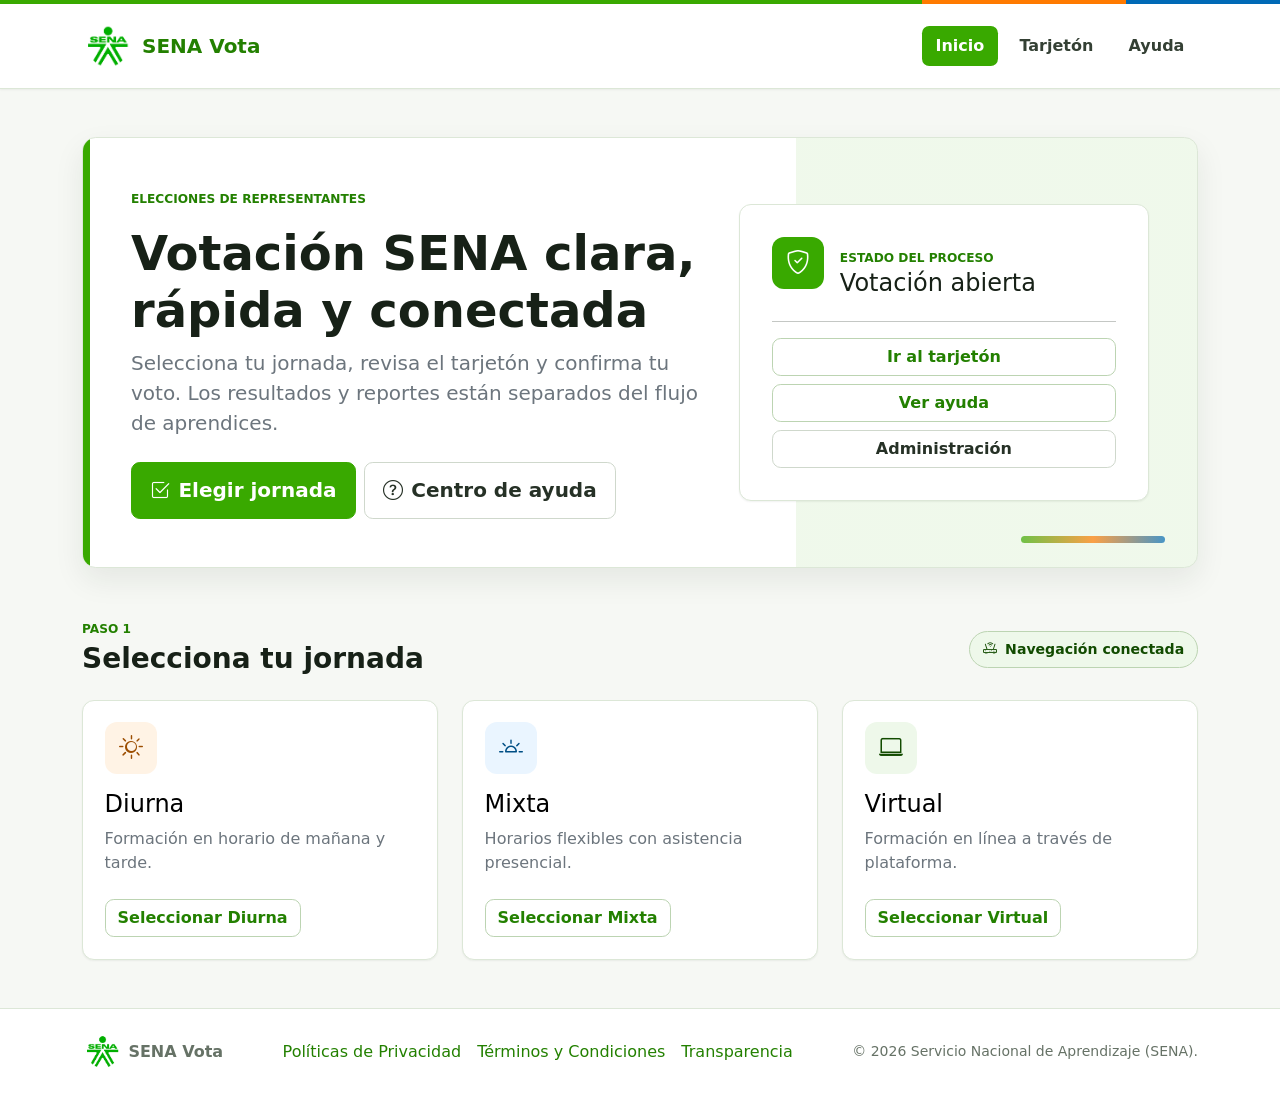
==== index.html @ c1bdddf1 "first commit" ====
﻿<!doctype html>
<html lang="es">
  <head>
    <meta charset="utf-8">
    <meta name="viewport" content="width=device-width, initial-scale=1">
    <title>SENA Vota - Inicio</title>
    <link href="https://cdn.jsdelivr.net/npm/bootstrap@5.3.3/dist/css/bootstrap.min.css" rel="stylesheet">
    <link href="https://cdn.jsdelivr.net/npm/bootstrap-icons@1.11.3/font/bootstrap-icons.css" rel="stylesheet">
    <link href="css/styles.css" rel="stylesheet">
  </head>
  <body>
    <div class="brand-strip"></div>
    <nav class="navbar navbar-expand-lg bg-white sticky-top">
      <div class="container">
        <a class="navbar-brand fw-bold text-sena" href="index.html">
          <img class="sena-logo" src="assets/logo-sena.png" alt="Logo SENA">
          <span>SENA Vota</span>
        </a>
        <button class="navbar-toggler" type="button" data-bs-toggle="collapse" data-bs-target="#mainNav" aria-controls="mainNav" aria-expanded="false" aria-label="Abrir menu">
          <span class="navbar-toggler-icon"></span>
        </button>
        <div class="collapse navbar-collapse" id="mainNav">
          <ul class="navbar-nav ms-auto align-items-lg-center gap-lg-2">
            <li class="nav-item"><a data-nav class="nav-link" href="index.html">Inicio</a></li>
            <li class="nav-item"><a data-nav class="nav-link" href="votar.html">Tarjetón</a></li>
            <li class="nav-item"><a data-nav class="nav-link" href="ayuda.html">Ayuda</a></li>
          </ul>
        </div>
      </div>
    </nav>

    <main class="container py-5">
      <section class="hero-band">
        <div class="row align-items-center g-4">
          <div class="col-lg-7">
            <p class="eyebrow">Elecciones de representantes</p>
            <h1 class="display-5 fw-bold">Votación SENA clara, rápida y conectada</h1>
            <p class="lead text-secondary">Selecciona tu jornada, revisa el tarjetón y confirma tu voto. Los resultados y reportes están separados del flujo de aprendices.</p>
            <div class="d-flex flex-wrap gap-2 mt-4">
              <a class="btn btn-success btn-lg" href="#jornadas"><i class="bi bi-check2-square me-2"></i>Elegir jornada</a>
              <a class="btn btn-outline-dark btn-lg" href="ayuda.html"><i class="bi bi-question-circle me-2"></i>Centro de ayuda</a>
            </div>
          </div>
          <div class="col-lg-5">
            <div class="panel">
              <div class="d-flex align-items-center gap-3">
                <span class="feature-icon"><i class="bi bi-shield-check"></i></span>
                <div>
                  <span class="eyebrow">Estado del proceso</span>
                  <h2 class="h4 mb-0">Votación abierta</h2>
                </div>
              </div>
              <hr>
              <div class="d-grid gap-2">
                <a class="btn btn-outline-success" href="votar.html">Ir al tarjetón</a>
                <a class="btn btn-outline-success" href="ayuda.html">Ver ayuda</a>
                <a class="btn btn-outline-dark" href="admin.html">Administración</a>
              </div>
            </div>
          </div>
        </div>
      </section>

      <section id="jornadas" class="section-anchor mt-5">
        <div class="d-flex flex-column flex-md-row justify-content-between gap-3 mb-3">
          <div>
            <p class="eyebrow mb-1">Paso 1</p>
            <h2 class="h3 fw-bold">Selecciona tu jornada</h2>
          </div>
          <span class="status-pill align-self-md-center"><i class="bi bi-router"></i>Navegación conectada</span>
        </div>

        <div class="row g-4" aria-label="Seleccion de jornada">
          <div class="col-md-4">
            <button class="journey-card" data-journey="Diurna">
              <span class="journey-icon journey-sun"><i class="bi bi-sun"></i></span>
              <span class="h4 d-block">Diurna</span>
              <span class="text-secondary d-block">Formación en horario de mañana y tarde.</span>
              <span class="btn btn-outline-success mt-4">Seleccionar Diurna</span>
            </button>
          </div>
          <div class="col-md-4">
            <button class="journey-card" data-journey="Mixta">
              <span class="journey-icon journey-mixed"><i class="bi bi-brightness-alt-high"></i></span>
              <span class="h4 d-block">Mixta</span>
              <span class="text-secondary d-block">Horarios flexibles con asistencia presencial.</span>
              <span class="btn btn-outline-success mt-4">Seleccionar Mixta</span>
            </button>
          </div>
          <div class="col-md-4">
            <button class="journey-card" data-journey="Virtual">
              <span class="journey-icon journey-virtual"><i class="bi bi-laptop"></i></span>
              <span class="h4 d-block">Virtual</span>
              <span class="text-secondary d-block">Formación en línea a través de plataforma.</span>
              <span class="btn btn-outline-success mt-4">Seleccionar Virtual</span>
            </button>
          </div>
        </div>

        <div id="selectedJourneyBox" class="panel mt-4 d-none">
          <div class="d-flex flex-column flex-md-row align-items-md-center justify-content-between gap-3">
            <div>
              <span class="eyebrow">Jornada seleccionada</span>
              <h3 class="h4 mb-0" id="selectedJourneyName">Diurna</h3>
            </div>
            <a id="continueBtn" class="btn btn-success btn-lg disabled" aria-disabled="true" href="votar.html">
              Continuar al tarjetón <i class="bi bi-arrow-right ms-2"></i>
            </a>
          </div>
        </div>
      </section>
    </main>

    <footer class="site-footer">
      <div class="container d-flex flex-column flex-lg-row justify-content-between align-items-center gap-3">
        <span class="d-inline-flex align-items-center gap-2"><img class="sena-logo" src="assets/logo-sena.png" alt=""> <strong>SENA Vota</strong></span>
        <nav class="d-flex flex-wrap justify-content-center gap-3">
          <a href="privacidad.html">Políticas de Privacidad</a>
          <a href="terminos.html">Términos y Condiciones</a>
          <a href="transparencia.html">Transparencia</a>
        </nav>
        <small>© 2026 Servicio Nacional de Aprendizaje (SENA).</small>
      </div>
    </footer>

    <script src="https://cdn.jsdelivr.net/npm/bootstrap@5.3.3/dist/js/bootstrap.bundle.min.js"></script>
    <script src="js/app.js"></script>
  </body>
</html>
---- css/styles.css ----
:root {
  --sena-green: #39a900;
  --sena-green-700: #238000;
  --sena-green-900: #124b00;
  --sena-orange: #ff7a00;
  --sena-blue: #006ab6;
  --ink: #172117;
  --muted: #667266;
  --bg: #f6f8f4;
  --panel: #ffffff;
  --line: #dce7d7;
  --line-strong: #bcd4b2;
  --soft-green: #eef8ea;
  --soft-orange: #fff3e5;
  --soft-blue: #eaf5ff;
  --shadow-sm: 0 1px 2px rgba(23, 33, 23, .06);
  --shadow-md: 0 12px 30px rgba(23, 33, 23, .08);
}

* {
  letter-spacing: 0;
}

body {
  min-height: 100vh;
  display: flex;
  flex-direction: column;
  color: var(--ink);
  background: var(--bg);
  font-family: system-ui, -apple-system, BlinkMacSystemFont, "Segoe UI", sans-serif;
}

main {
  flex: 1;
}

a {
  color: var(--sena-green-700);
  text-decoration: none;
}

a:hover {
  color: var(--sena-green-900);
}

.brand-strip {
  height: .28rem;
  background: linear-gradient(90deg, var(--sena-green) 0 72%, var(--sena-orange) 72% 88%, var(--sena-blue) 88% 100%);
}

.navbar {
  border-bottom: 1px solid var(--line);
  box-shadow: var(--shadow-sm);
}

.navbar .container {
  min-height: 4.25rem;
}

.navbar-brand {
  display: inline-flex;
  align-items: center;
  gap: .75rem;
}

.sena-logo {
  width: 3rem;
  height: 3rem;
  object-fit: contain;
}

.navbar-brand .sena-logo + span,
.site-footer .sena-logo + strong {
  display: inline;
}

.nav-link {
  color: #344034;
  border-radius: .45rem;
  font-weight: 650;
  padding-inline: .85rem !important;
}

.nav-link:hover {
  color: var(--sena-green-900);
  background: var(--soft-green);
}

.nav-link.active {
  color: #fff !important;
  background: var(--sena-green);
  border-bottom: 0;
}

.text-sena {
  color: var(--sena-green-700) !important;
}

.btn {
  border-radius: .55rem;
  font-weight: 700;
}

.btn-lg {
  padding: .78rem 1.15rem;
}

.btn-success {
  --bs-btn-bg: var(--sena-green);
  --bs-btn-border-color: var(--sena-green);
  --bs-btn-hover-bg: var(--sena-green-700);
  --bs-btn-hover-border-color: var(--sena-green-700);
  --bs-btn-active-bg: var(--sena-green-900);
  --bs-btn-active-border-color: var(--sena-green-900);
}

.btn-outline-success {
  --bs-btn-color: var(--sena-green-700);
  --bs-btn-border-color: var(--line-strong);
  --bs-btn-hover-bg: var(--sena-green);
  --bs-btn-hover-border-color: var(--sena-green);
  --bs-btn-hover-color: #fff;
}

.btn-outline-dark {
  --bs-btn-color: #263126;
  --bs-btn-border-color: #cfd8cc;
  --bs-btn-hover-bg: #263126;
  --bs-btn-hover-border-color: #263126;
}

.btn-icon {
  display: inline-flex;
  align-items: center;
  gap: .45rem;
}

.hero-band {
  position: relative;
  overflow: hidden;
  border: 1px solid var(--line);
  border-radius: .85rem;
  background:
    linear-gradient(90deg, #fff 0 64%, rgba(57, 169, 0, .08) 64%),
    var(--panel);
  box-shadow: var(--shadow-md);
  padding: clamp(1.5rem, 4vw, 3rem);
}

.hero-band::before {
  content: "";
  position: absolute;
  inset: 0 auto 0 0;
  width: .45rem;
  background: var(--sena-green);
}

.hero-band::after {
  content: "";
  position: absolute;
  right: 2rem;
  bottom: 1.5rem;
  width: 9rem;
  height: .45rem;
  border-radius: 999px;
  background: linear-gradient(90deg, var(--sena-green), var(--sena-orange), var(--sena-blue));
  opacity: .7;
}

.page-intro {
  max-width: 820px;
}

.eyebrow {
  display: inline-block;
  color: var(--sena-green-700);
  font-size: .76rem;
  font-weight: 800;
  text-transform: uppercase;
}

.panel,
.metric-card,
.journey-card,
.candidate-card,
.info-tile {
  border: 1px solid var(--line);
  border-radius: .75rem;
  background: var(--panel);
  box-shadow: var(--shadow-sm);
}

.panel,
.metric-card {
  padding: clamp(1.2rem, 3vw, 2rem);
}

.journey-card,
.candidate-card,
.info-tile {
  width: 100%;
  height: 100%;
  padding: 1.35rem;
  text-align: left;
  transition: border-color .18s ease, box-shadow .18s ease, transform .18s ease;
}

.journey-card:hover,
.journey-card.selected,
.candidate-card:hover,
.candidate-card.selected,
.info-tile:hover {
  border-color: var(--sena-green);
  box-shadow: var(--shadow-md);
  transform: translateY(-2px);
}

.journey-card.selected,
.candidate-card.selected {
  outline: 3px solid rgba(57, 169, 0, .18);
}

.journey-card.selected .btn,
.candidate-card.selected .select-candidate {
  color: #fff;
  background: var(--sena-green);
  border-color: var(--sena-green);
}

.journey-icon,
.feature-icon {
  width: 3.25rem;
  height: 3.25rem;
  display: inline-grid;
  place-items: center;
  margin-bottom: 1rem;
  border-radius: .75rem;
  color: var(--sena-green-900);
  background: var(--soft-green);
  font-size: 1.5rem;
}

.journey-sun {
  color: #9b4d00;
  background: var(--soft-orange);
}

.journey-mixed {
  color: #004f85;
  background: var(--soft-blue);
}

.journey-virtual {
  color: var(--sena-green-900);
  background: var(--soft-green);
}

.feature-icon {
  color: #fff;
  background: var(--sena-green);
}

.status-pill,
.live-pill {
  display: inline-flex;
  align-items: center;
  gap: .5rem;
  padding: .45rem .8rem;
  border: 1px solid var(--line-strong);
  border-radius: 999px;
  color: var(--sena-green-900);
  background: var(--soft-green);
  font-size: .88rem;
  font-weight: 750;
}

.live-pill i {
  color: var(--sena-green);
  font-size: .55rem;
}

.stepper {
  max-width: 760px;
  display: grid;
  grid-template-columns: repeat(4, 1fr);
  gap: .6rem;
  padding: 0;
  list-style: none;
}

.stepper li {
  display: flex;
  flex-direction: column;
  align-items: center;
  gap: .45rem;
  color: var(--muted);
  font-size: .82rem;
  text-align: center;
}

.stepper span {
  width: 2.15rem;
  height: 2.15rem;
  display: inline-grid;
  place-items: center;
  border: 2px solid var(--line);
  border-radius: 50%;
  background: #fff;
  font-weight: 800;
}

.stepper .done span,
.stepper .active span {
  color: #fff;
  border-color: var(--sena-green);
  background: var(--sena-green);
}

.candidate-card {
  display: flex;
  flex-direction: column;
  gap: 1rem;
}

.candidate-photo,
.candidate-placeholder,
.avatar {
  width: 4.6rem;
  height: 4.6rem;
  border: 2px solid #fff;
  border-radius: 50%;
  object-fit: cover;
  background: #e7f3df;
  box-shadow: 0 0 0 1px var(--line);
  display: inline-grid;
  place-items: center;
  color: var(--sena-green-700);
  font-weight: 800;
}

.candidate-card .d-grid {
  margin-top: auto;
}

.admin-candidate-item {
  display: flex;
  align-items: center;
  gap: .85rem;
  width: 100%;
  padding: .85rem;
  border: 1px solid var(--line);
  border-radius: .65rem;
  color: var(--ink);
  background: #fff;
  text-align: left;
  transition: border-color .18s ease, background .18s ease;
}

.admin-candidate-item:hover,
.admin-candidate-item.active {
  border-color: var(--sena-green);
  background: var(--soft-green);
}

.admin-candidate-item small {
  color: var(--muted);
}

.candidate-photo-preview {
  width: 5.5rem;
  height: 5.5rem;
  border: 2px solid #fff;
  border-radius: 50%;
  object-fit: cover;
  background: var(--soft-green);
  box-shadow: 0 0 0 1px var(--line);
}

.candidate-photo-preview[src=""] {
  display: none;
}

.metric-card {
  display: flex;
  flex-direction: column;
  align-items: center;
  justify-content: center;
  text-align: center;
}

.metric-number {
  color: var(--sena-green-700);
  font-size: clamp(2.5rem, 8vw, 4.5rem);
  line-height: 1;
  margin: .85rem 0;
}

.progress {
  height: .75rem;
  background: #e8efe5;
}

.progress-bar {
  background: var(--sena-green);
}

.progress-bar.alt {
  background: var(--sena-orange);
}

.progress-bar.blue {
  background: var(--sena-blue);
}

.donut-chart {
  width: min(14rem, 70vw);
  aspect-ratio: 1;
  display: grid;
  place-items: center;
  border: 1px solid var(--line);
  border-radius: 50%;
  background: radial-gradient(circle at center, #fff 0 38%, transparent 39%), conic-gradient(var(--sena-green) 0 55%, var(--sena-orange) 55% 85%, var(--sena-blue) 85% 100%);
  color: var(--sena-green-700);
  font-size: 2.2rem;
}

.table {
  --bs-table-hover-bg: var(--soft-green);
}

.table thead th {
  color: #344034;
  font-size: .84rem;
  text-transform: uppercase;
}

.report-table th,
.report-table td {
  padding: .7rem .9rem;
}

.report-number {
  width: 4rem;
  color: var(--sena-green-700);
  font-weight: 800;
}

.report-candidate {
  display: flex;
  flex-direction: column;
  gap: .15rem;
}

.report-candidate strong {
  line-height: 1.15;
}

.report-candidate small {
  color: var(--muted);
  font-size: .82rem;
  line-height: 1.25;
}

.report-votes {
  display: inline-flex;
  align-items: center;
  justify-content: center;
  min-width: 3rem;
  padding: .25rem .55rem;
  border-radius: .45rem;
  color: var(--sena-green-900);
  background: var(--soft-green);
  font-weight: 800;
}

.section-anchor {
  scroll-margin-top: 6rem;
}

.site-footer {
  margin-top: auto;
  padding: 1.5rem 0;
  border-top: 1px solid var(--line);
  background: #fff;
  color: var(--muted);
}

.site-footer .sena-logo {
  width: 2.4rem;
  height: 2.4rem;
}

.print-only {
  display: none;
}

@media (max-width: 991.98px) {
  .navbar-nav {
    padding-top: 1rem;
  }

  .nav-link.active {
    color: var(--sena-green-900) !important;
    background: var(--soft-green);
  }

  .hero-band {
    background: #fff;
  }

  .hero-band::after {
    display: none;
  }
}

@media (max-width: 575.98px) {
  .panel,
  .metric-card,
  .journey-card,
  .candidate-card {
    padding: 1rem;
  }

  .sena-logo {
    width: 2.6rem;
    height: 2.6rem;
  }

  .stepper small {
    display: none;
  }
}

@media print {
  .navbar,
  .site-footer,
  .no-print,
  .brand-strip {
    display: none !important;
  }

  .print-only {
    display: block;
  }

  body {
    background: #fff;
  }
}
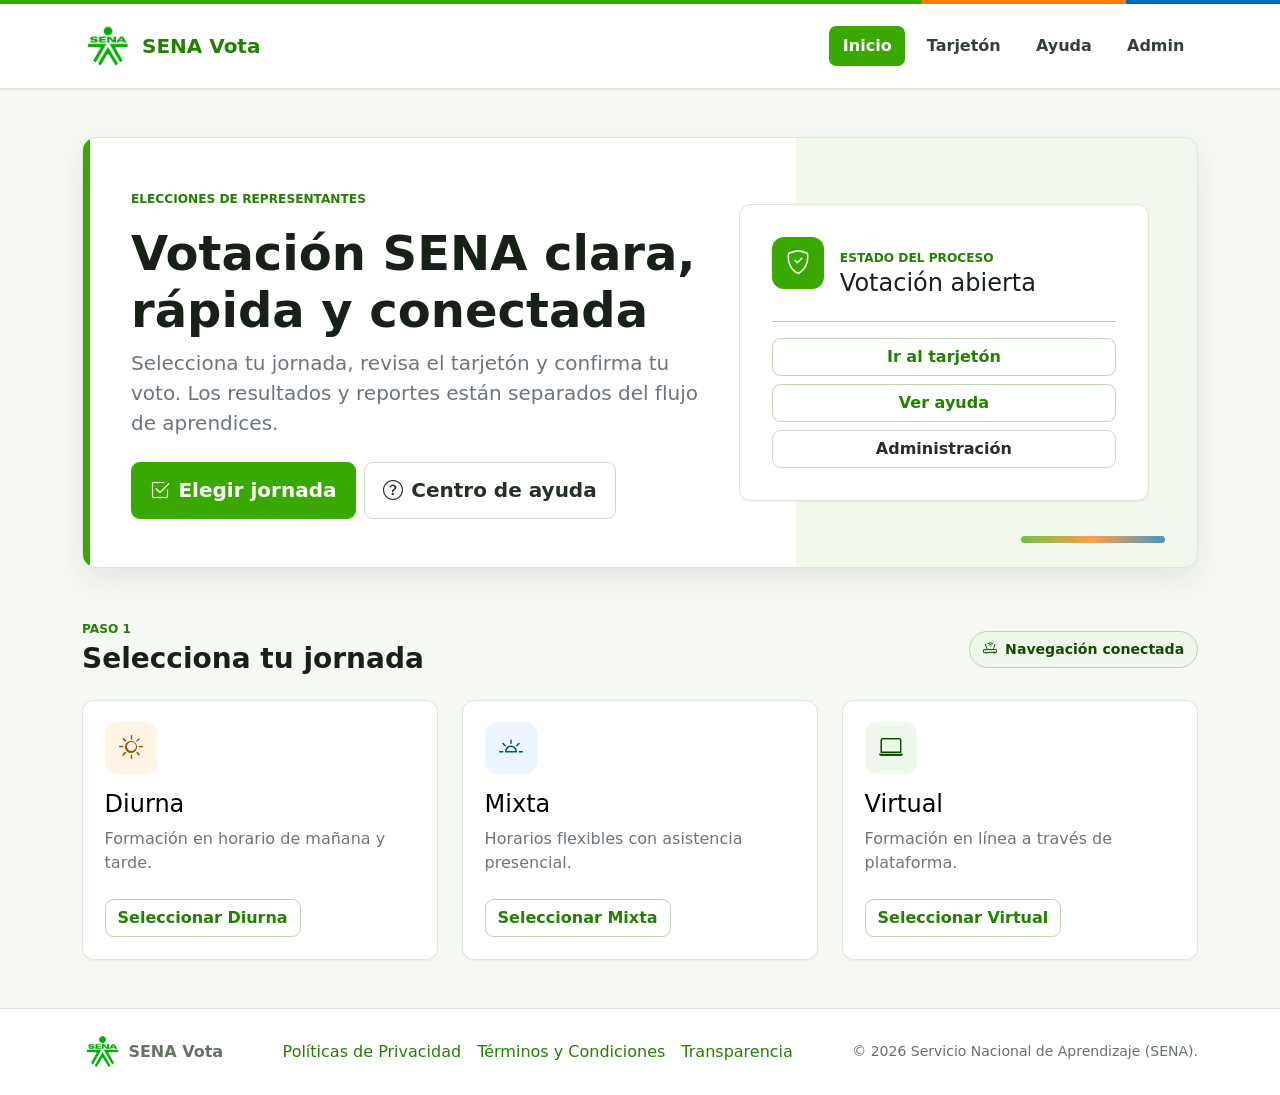
==== commit 8c6ec0ba: "Actualiza admin y candidatos" ====
--- a/index.html
+++ b/index.html
@@ -24,6 +24,7 @@
             <li class="nav-item"><a data-nav class="nav-link" href="index.html">Inicio</a></li>
             <li class="nav-item"><a data-nav class="nav-link" href="votar.html">Tarjetón</a></li>
             <li class="nav-item"><a data-nav class="nav-link" href="ayuda.html">Ayuda</a></li>
+            <li class="nav-item"><a data-nav class="nav-link" href="http://127.0.0.1:5000/admin-login.html?next=admin.html">Admin</a></li>
           </ul>
         </div>
       </div>
@@ -54,7 +55,7 @@
               <div class="d-grid gap-2">
                 <a class="btn btn-outline-success" href="votar.html">Ir al tarjetón</a>
                 <a class="btn btn-outline-success" href="ayuda.html">Ver ayuda</a>
-                <a class="btn btn-outline-dark" href="admin.html">Administración</a>
+                <a class="btn btn-outline-dark" href="http://127.0.0.1:5000/admin-login.html?next=admin.html">Administración</a>
               </div>
             </div>
           </div>
--- a/css/styles.css
+++ b/css/styles.css
@@ -514,6 +514,31 @@
 }
 
 @media (max-width: 575.98px) {
+  main.container {
+    padding-left: .85rem;
+    padding-right: .85rem;
+  }
+
+  .navbar .container {
+    min-height: 3.75rem;
+  }
+
+  .navbar .ms-auto {
+    flex-wrap: wrap;
+    justify-content: flex-end;
+  }
+
+  .navbar .btn {
+    padding: .45rem .65rem;
+    font-size: .86rem;
+  }
+
+  .display-5,
+  .display-6 {
+    font-size: 2rem;
+    line-height: 1.1;
+  }
+
   .panel,
   .metric-card,
   .journey-card,
@@ -528,6 +553,37 @@
 
   .stepper small {
     display: none;
+  }
+
+  .metric-number {
+    font-size: 3rem;
+  }
+
+  .admin-candidate-item {
+    padding: .7rem;
+  }
+
+  .admin-candidate-item .avatar {
+    width: 3.3rem;
+    height: 3.3rem;
+  }
+
+  .candidate-photo-preview {
+    width: 4.5rem;
+    height: 4.5rem;
+  }
+
+  .report-table th,
+  .report-table td {
+    padding: .55rem .55rem;
+  }
+
+  .report-number {
+    width: 2.7rem;
+  }
+
+  .report-candidate small {
+    font-size: .75rem;
   }
 }
 
